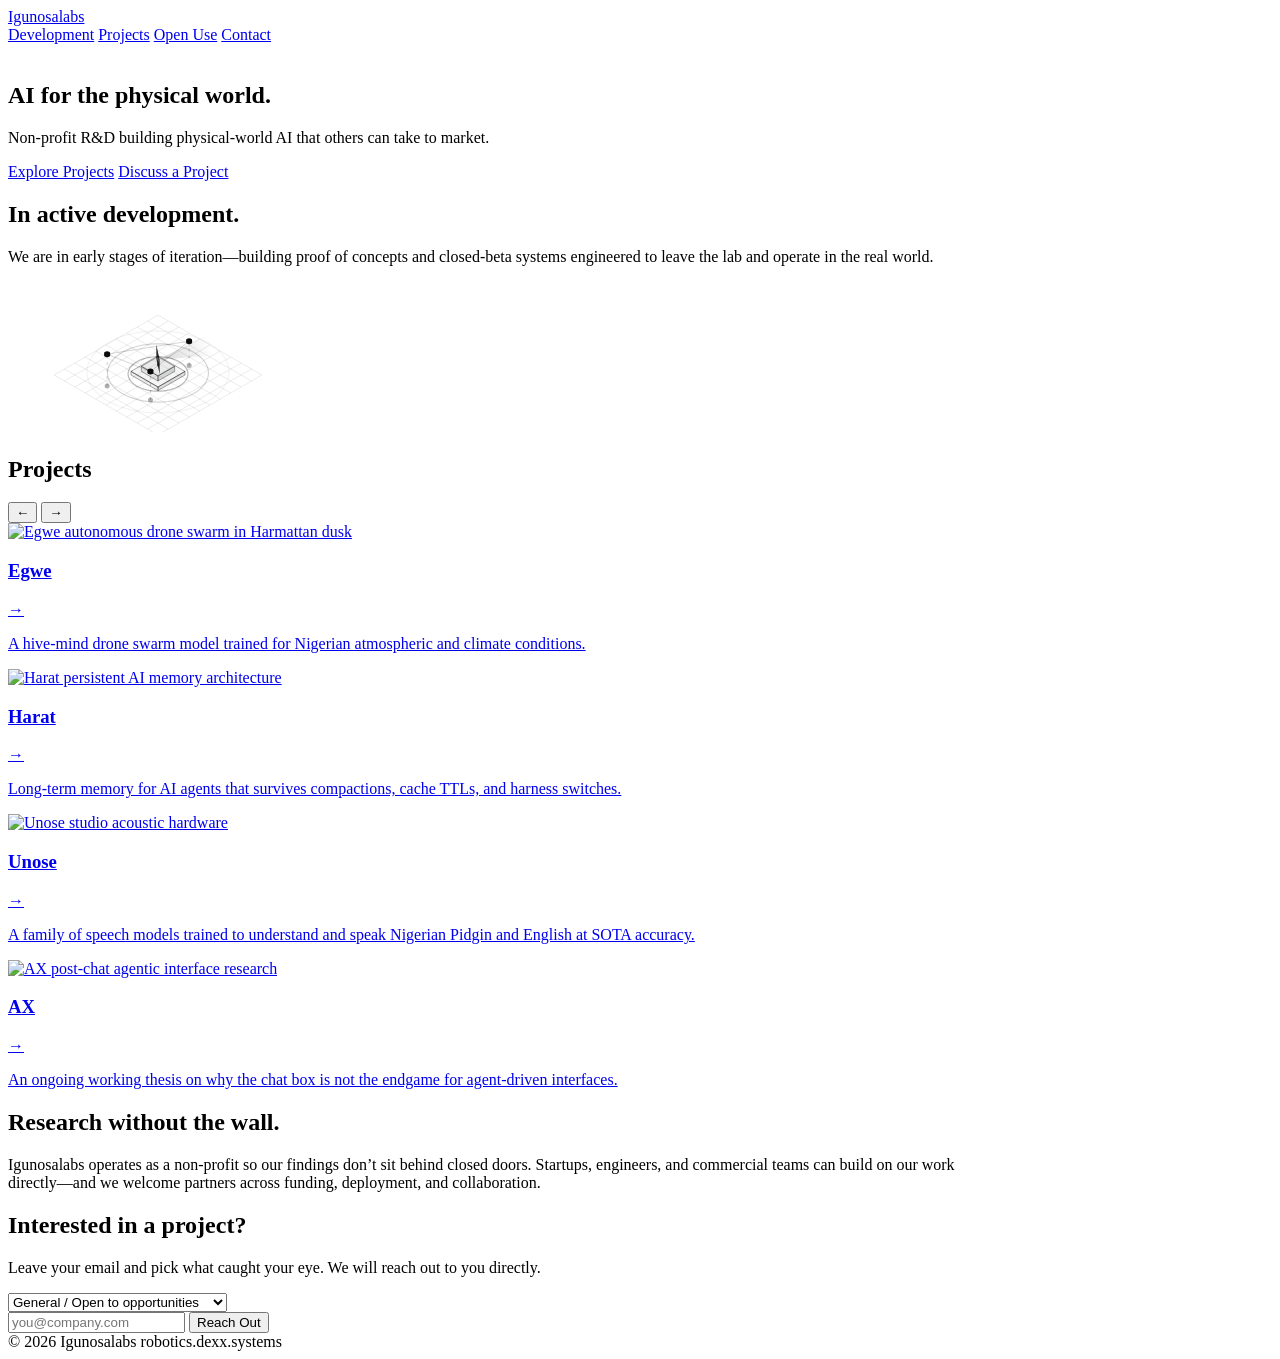
==== public/index.html @ 48b2cf73 "Rebuild site with full-bleed hero, isometric development stage, real projects (Egwe, Harat, Unose, A" ====
<!DOCTYPE html>
<html lang="en">
<head>
  <meta charset="UTF-8" />
  <meta name="viewport" content="width=device-width, initial-scale=1.0" />
  <title>Igunosalabs</title>
  <meta name="description" content="Igunosalabs is a non-profit R&D lab advancing AI in the physical world. Our findings are open for commercial use." />
  <link rel="preconnect" href="https://fonts.googleapis.com" />
  <link rel="preconnect" href="https://fonts.gstatic.com" crossorigin />
  <link href="https://fonts.googleapis.com/css2?family=Inter:wght@400;500;600&family=Plus+Jakarta+Sans:wght@500;600;700&display=swap" rel="stylesheet" />
  <link rel="stylesheet" href="/styles.css" />
</head>
<body>
  <header>
    <div class="container nav">
      <a href="/" class="brand">Igunosalabs</a>
      <nav class="nav-links" aria-label="Primary">
        <a href="#development">Development</a>
        <a href="#projects">Projects</a>
        <a href="#open">Open Use</a>
        <a href="#contact">Contact</a>
      </nav>
    </div>
  </header>

  <main>
    <!-- 1. Full-bleed Hero (no isometric visual here) -->
    <section class="hero">
      <div class="hero-media" aria-hidden="true">
        <img src="/assets/hero-bg.jpg" alt="" />
      </div>
      <div class="hero-scrim" aria-hidden="true"></div>
      <div class="container hero-inner">
        <h1>AI for the physical world.</h1>
        <p>
          Non-profit R&amp;D building physical-world AI that others can take to market.
        </p>
        <div class="hero-actions">
          <a href="#projects" class="btn btn-white">Explore Projects</a>
          <a href="#contact" class="btn btn-outline-light">Discuss a Project</a>
        </div>
      </div>
    </section>

    <!-- 2. Where We Are + Isometric 3D Code Animation -->
    <section id="development" class="section-light">
      <div class="container split-stage">
        <div>
          <h2 class="display-h2">In active development.</h2>
          <p class="lead-copy">
            We are in early stages of iteration—building proof of concepts and closed-beta systems engineered to leave the lab and operate in the real world.
          </p>
        </div>

        <div class="iso-stage" aria-label="Isometric autonomous swarm schematic animation">
          <canvas id="iso-canvas"></canvas>
        </div>
      </div>
    </section>

    <!-- 3. Swipeable Project Cards -->
    <section id="projects" class="section-dark">
      <div class="container">
        <div class="cards-header">
          <h2>Projects</h2>
          <div class="carousel-controls">
            <button class="icon-btn" id="prev-card" aria-label="Previous project">&larr;</button>
            <button class="icon-btn" id="next-card" aria-label="Next project">&rarr;</button>
          </div>
        </div>
      </div>

      <div class="cards-track" id="cards-track">
        <a href="/projects/egwe" class="project-card">
          <img src="/assets/project-egwe.jpg" alt="Egwe autonomous drone swarm in Harmattan dusk" loading="lazy" />
          <div class="card-content">
            <div class="card-top-row">
              <h3>Egwe</h3>
              <span class="card-arrow">&rarr;</span>
            </div>
            <p>A hive-mind drone swarm model trained for Nigerian atmospheric and climate conditions.</p>
          </div>
        </a>

        <a href="/projects/harat" class="project-card">
          <img src="/assets/project-harat.jpg" alt="Harat persistent AI memory architecture" loading="lazy" />
          <div class="card-content">
            <div class="card-top-row">
              <h3>Harat</h3>
              <span class="card-arrow">&rarr;</span>
            </div>
            <p>Long-term memory for AI agents that survives compactions, cache TTLs, and harness switches.</p>
          </div>
        </a>

        <a href="/projects/unose" class="project-card">
          <img src="/assets/project-unose.jpg" alt="Unose studio acoustic hardware" loading="lazy" />
          <div class="card-content">
            <div class="card-top-row">
              <h3>Unose</h3>
              <span class="card-arrow">&rarr;</span>
            </div>
            <p>A family of speech models trained to understand and speak Nigerian Pidgin and English at SOTA accuracy.</p>
          </div>
        </a>

        <a href="/projects/ax" class="project-card">
          <img src="/assets/project-ax.jpg" alt="AX post-chat agentic interface research" loading="lazy" />
          <div class="card-content">
            <div class="card-top-row">
              <h3>AX</h3>
              <span class="card-arrow">&rarr;</span>
            </div>
            <p>An ongoing working thesis on why the chat box is not the endgame for agent-driven interfaces.</p>
          </div>
        </a>
      </div>
    </section>

    <!-- 4. What We Stand For -->
    <section id="open" class="section-light">
      <div class="container">
        <div style="max-width: 960px;">
          <h2 class="display-h2">Research without the wall.</h2>
          <p class="lead-copy">
            Igunosalabs operates as a non-profit so our findings don’t sit behind closed doors. Startups, engineers, and commercial teams can build on our work directly—and we welcome partners across funding, deployment, and collaboration.
          </p>
        </div>
      </div>
    </section>

    <!-- 5. Closing CTA + Email Capture -->
    <section id="contact" class="closing">
      <div class="container closing-inner">
        <h2 class="display-h2">Interested in a project?</h2>
        <p class="lead-copy">
          Leave your email and pick what caught your eye. We will reach out to you directly.
        </p>

        <form id="contact-form" class="contact-form" novalidate>
          <select name="project" class="select-field" aria-label="Project of interest">
            <option value="General">General / Open to opportunities</option>
            <option value="Egwe">Egwe — Drone Swarm</option>
            <option value="Harat">Harat — Agent Memory</option>
            <option value="Unose">Unose — Speech Models</option>
            <option value="AX">AX — Agentic Experience Thesis</option>
          </select>

          <div class="form-row">
            <input
              type="email"
              name="email"
              class="input-field"
              placeholder="you@company.com"
              required
              autocomplete="email"
            />
            <button type="submit" class="btn btn-white">Reach Out</button>
          </div>

          <div id="form-status" class="form-status" role="status" aria-live="polite"></div>
        </form>
      </div>

      <div class="container">
        <footer>
          <span>&copy; 2026 Igunosalabs</span>
          <span>robotics.dexx.systems</span>
        </footer>
      </div>
    </section>
  </main>

  <script src="/contact.js"></script>
  <script>
    // Swipeable cards carousel controls & drag-to-scroll
    const track = document.getElementById('cards-track');
    const prevBtn = document.getElementById('prev-card');
    const nextBtn = document.getElementById('next-card');

    function scrollByCard(dir) {
      const card = track.querySelector('.project-card');
      const step = card ? card.offsetWidth + 24 : 420;
      track.scrollBy({ left: dir * step, behavior: 'smooth' });
    }

    prevBtn.addEventListener('click', () => scrollByCard(-1));
    nextBtn.addEventListener('click', () => scrollByCard(1));

    let isDown = false;
    let dragged = false;
    let startX = 0;
    let scrollLeft = 0;

    track.addEventListener('mousedown', (e) => {
      isDown = true;
      dragged = false;
      startX = e.pageX - track.offsetLeft;
      scrollLeft = track.scrollLeft;
    });
    window.addEventListener('mouseup', () => { isDown = false; });
    track.addEventListener('mousemove', (e) => {
      if (!isDown) return;
      const x = e.pageX - track.offsetLeft;
      if (Math.abs(x - startX) > 6) dragged = true;
      if (!dragged) return;
      e.preventDefault();
      track.scrollLeft = scrollLeft - (x - startX) * 1.4;
    });
    track.querySelectorAll('a').forEach((link) => {
      link.addEventListener('click', (e) => {
        if (dragged) e.preventDefault();
      });
    });

    // Lightweight Epirus-style Isometric 3D Looping Schematic (ink-on-paper palette)
    const canvas = document.getElementById('iso-canvas');
    const ctx = canvas.getContext('2d');
    let W = 0;
    let H = 0;
    const dpr = Math.min(window.devicePixelRatio || 1, 2);

    function resize() {
      W = canvas.clientWidth;
      H = canvas.clientHeight;
      canvas.width = Math.floor(W * dpr);
      canvas.height = Math.floor(H * dpr);
      ctx.setTransform(dpr, 0, 0, dpr, 0, 0);
    }

    window.addEventListener('resize', resize);
    resize();

    function project(x, y, z, scale, cx, cy) {
      const cos30 = 0.8660254;
      const sin30 = 0.5;
      return [
        cx + (x - y) * cos30 * scale,
        cy + (x + y) * sin30 * scale - z * scale,
      ];
    }

    function drawBox(x, y, z, dx, dy, dz, scale, cx, cy) {
      const p000 = project(x, y, z, scale, cx, cy);
      const p100 = project(x + dx, y, z, scale, cx, cy);
      const p110 = project(x + dx, y + dy, z, scale, cx, cy);
      const p010 = project(x, y + dy, z, scale, cx, cy);
      const p001 = project(x, y, z + dz, scale, cx, cy);
      const p101 = project(x + dx, y, z + dz, scale, cx, cy);
      const p111 = project(x + dx, y + dy, z + dz, scale, cx, cy);
      const p011 = project(x, y + dy, z + dz, scale, cx, cy);

      ctx.strokeStyle = 'rgba(10, 11, 13, 0.35)';
      ctx.lineWidth = 1;

      ctx.beginPath();
      ctx.moveTo(...p010); ctx.lineTo(...p110); ctx.lineTo(...p111); ctx.lineTo(...p011);
      ctx.closePath();
      ctx.fillStyle = 'rgba(10, 11, 13, 0.08)';
      ctx.fill();
      ctx.stroke();

      ctx.beginPath();
      ctx.moveTo(...p100); ctx.lineTo(...p110); ctx.lineTo(...p111); ctx.lineTo(...p101);
      ctx.closePath();
      ctx.fillStyle = 'rgba(10, 11, 13, 0.14)';
      ctx.fill();
      ctx.stroke();

      ctx.beginPath();
      ctx.moveTo(...p001); ctx.lineTo(...p101); ctx.lineTo(...p111); ctx.lineTo(...p011);
      ctx.closePath();
      ctx.fillStyle = 'rgba(10, 11, 13, 0.04)';
      ctx.fill();
      ctx.stroke();
    }

    function drawRing(radius, z, scale, cx, cy, color, lineWidth = 1) {
      const segs = 64;
      ctx.beginPath();
      for (let i = 0; i <= segs; i++) {
        const a = (i / segs) * Math.PI * 2;
        const [sx, sy] = project(Math.cos(a) * radius, Math.sin(a) * radius, z, scale, cx, cy);
        if (i === 0) ctx.moveTo(sx, sy);
        else ctx.lineTo(sx, sy);
      }
      ctx.strokeStyle = color;
      ctx.lineWidth = lineWidth;
      ctx.stroke();
    }

    function render(ms) {
      const t = ms * 0.001;
      ctx.clearRect(0, 0, W, H);

      const scale = Math.min(W, H) * 0.08;
      const cx = W * 0.5;
      const cy = H * 0.62;

      // Ground grid
      const gridHalf = 5;
      ctx.lineWidth = 1;
      ctx.strokeStyle = 'rgba(10, 11, 13, 0.08)';
      ctx.beginPath();
      for (let i = -gridHalf; i <= gridHalf; i++) {
        const a1 = project(i, -gridHalf, 0, scale, cx, cy);
        const a2 = project(i, gridHalf, 0, scale, cx, cy);
        ctx.moveTo(a1[0], a1[1]); ctx.lineTo(a2[0], a2[1]);
        const b1 = project(-gridHalf, i, 0, scale, cx, cy);
        const b2 = project(gridHalf, i, 0, scale, cx, cy);
        ctx.moveTo(b1[0], b1[1]); ctx.lineTo(b2[0], b2[1]);
      }
      ctx.stroke();

      // Expanding pulse rings
      for (let k = 0; k < 3; k++) {
        const phase = (t * 0.42 + k / 3) % 1;
        const r = 1.2 + phase * 4.2;
        const alpha = (1 - phase) * 0.36;
        drawRing(r, 0.04 + phase * 0.25, scale, cx, cy, `rgba(10, 11, 13, ${alpha.toFixed(3)})`, 1.2);
      }

      // Central isometric platform
      drawBox(-1.3, -1.3, 0, 2.6, 2.6, 0.3, scale, cx, cy);
      drawBox(-0.8, -0.8, 0.3, 1.6, 1.6, 0.42, scale, cx, cy);

      // Rotating top emitter/sensor plane
      const yaw = t * 0.52;
      const cz = 1.3;
      const corners = [
        [-0.55, 0, -0.35],
        [ 0.55, 0, -0.35],
        [ 0.55, 0,  0.35],
        [-0.55, 0,  0.35],
      ].map(([lx, ly, lz]) => {
        const rx = lx * Math.cos(yaw) - ly * Math.sin(yaw);
        const ry = lx * Math.sin(yaw) + ly * Math.cos(yaw);
        return project(rx, ry, cz + lz, scale, cx, cy);
      });

      const stemB = project(0, 0, 0.72, scale, cx, cy);
      const stemT = project(0, 0, cz - 0.35, scale, cx, cy);
      ctx.beginPath();
      ctx.moveTo(stemB[0], stemB[1]);
      ctx.lineTo(stemT[0], stemT[1]);
      ctx.strokeStyle = 'rgba(10, 11, 13, 0.6)';
      ctx.lineWidth = 2;
      ctx.stroke();

      ctx.beginPath();
      ctx.moveTo(...corners[0]);
      corners.slice(1).forEach((p) => ctx.lineTo(...p));
      ctx.closePath();
      ctx.fillStyle = 'rgba(10, 11, 13, 0.12)';
      ctx.fill();
      ctx.strokeStyle = 'rgba(10, 11, 13, 0.85)';
      ctx.lineWidth = 1.3;
      ctx.stroke();

      // Sweeping beam cone
      const beamLen = 3.8;
      const spread = 0.34;
      const origin = project(0, 0, cz, scale, cx, cy);
      const bL = project(Math.sin(yaw - spread) * beamLen, -Math.cos(yaw - spread) * beamLen, cz + 0.85, scale, cx, cy);
      const bR = project(Math.sin(yaw + spread) * beamLen, -Math.cos(yaw + spread) * beamLen, cz + 0.85, scale, cx, cy);

      const grad = ctx.createLinearGradient(origin[0], origin[1], (bL[0] + bR[0]) * 0.5, (bL[1] + bR[1]) * 0.5);
      grad.addColorStop(0, 'rgba(10, 11, 13, 0.16)');
      grad.addColorStop(1, 'rgba(10, 11, 13, 0)');
      ctx.beginPath();
      ctx.moveTo(origin[0], origin[1]);
      ctx.lineTo(bL[0], bL[1]);
      ctx.lineTo(bR[0], bR[1]);
      ctx.closePath();
      ctx.fillStyle = grad;
      ctx.fill();

      // Orbiting swarm nodes + inter-node hive links
      const drones = [
        { r: 3.0, speed: 0.44, offset: 0.4, z: 2.35 },
        { r: 3.7, speed: -0.32, offset: 2.4, z: 2.8 },
        { r: 2.4, speed: 0.56, offset: 4.3, z: 1.95 },
      ].map((d) => {
        const ang = t * d.speed + d.offset;
        const dx = Math.cos(ang) * d.r;
        const dy = Math.sin(ang) * d.r;
        const dz = d.z + Math.sin(t * 2 + d.offset) * 0.14;
        return { dx, dy, dz, g: project(dx, dy, 0, scale, cx, cy), a: project(dx, dy, dz, scale, cx, cy) };
      });

      // Subtle hive mesh links between drones
      ctx.beginPath();
      for (let i = 0; i < drones.length; i++) {
        const next = drones[(i + 1) % drones.length];
        ctx.moveTo(drones[i].a[0], drones[i].a[1]);
        ctx.lineTo(next.a[0], next.a[1]);
      }
      ctx.strokeStyle = 'rgba(10, 11, 13, 0.16)';
      ctx.lineWidth = 1;
      ctx.stroke();

      drones.forEach((d) => {
        ctx.beginPath();
        ctx.setLineDash([3, 4]);
        ctx.moveTo(d.g[0], d.g[1]);
        ctx.lineTo(d.a[0], d.a[1]);
        ctx.strokeStyle = 'rgba(10, 11, 13, 0.2)';
        ctx.lineWidth = 1;
        ctx.stroke();
        ctx.setLineDash([]);

        ctx.beginPath();
        ctx.arc(d.g[0], d.g[1], 2.5, 0, Math.PI * 2);
        ctx.fillStyle = 'rgba(10, 11, 13, 0.32)';
        ctx.fill();

        const arm = 0.26;
        const p1 = project(d.dx - arm, d.dy, d.dz, scale, cx, cy);
        const p2 = project(d.dx + arm, d.dy, d.dz, scale, cx, cy);
        const p3 = project(d.dx, d.dy - arm, d.dz, scale, cx, cy);
        const p4 = project(d.dx, d.dy + arm, d.dz, scale, cx, cy);

        ctx.beginPath();
        ctx.moveTo(p1[0], p1[1]); ctx.lineTo(p2[0], p2[1]);
        ctx.moveTo(p3[0], p3[1]); ctx.lineTo(p4[0], p4[1]);
        ctx.strokeStyle = 'rgba(10, 11, 13, 0.9)';
        ctx.lineWidth = 1.6;
        ctx.stroke();

        ctx.beginPath();
        ctx.arc(d.a[0], d.a[1], 3, 0, Math.PI * 2);
        ctx.fillStyle = '#0a0b0d';
        ctx.fill();
      });

      requestAnimationFrame(render);
    }

    requestAnimationFrame(render);
  </script>
</body>
</html>
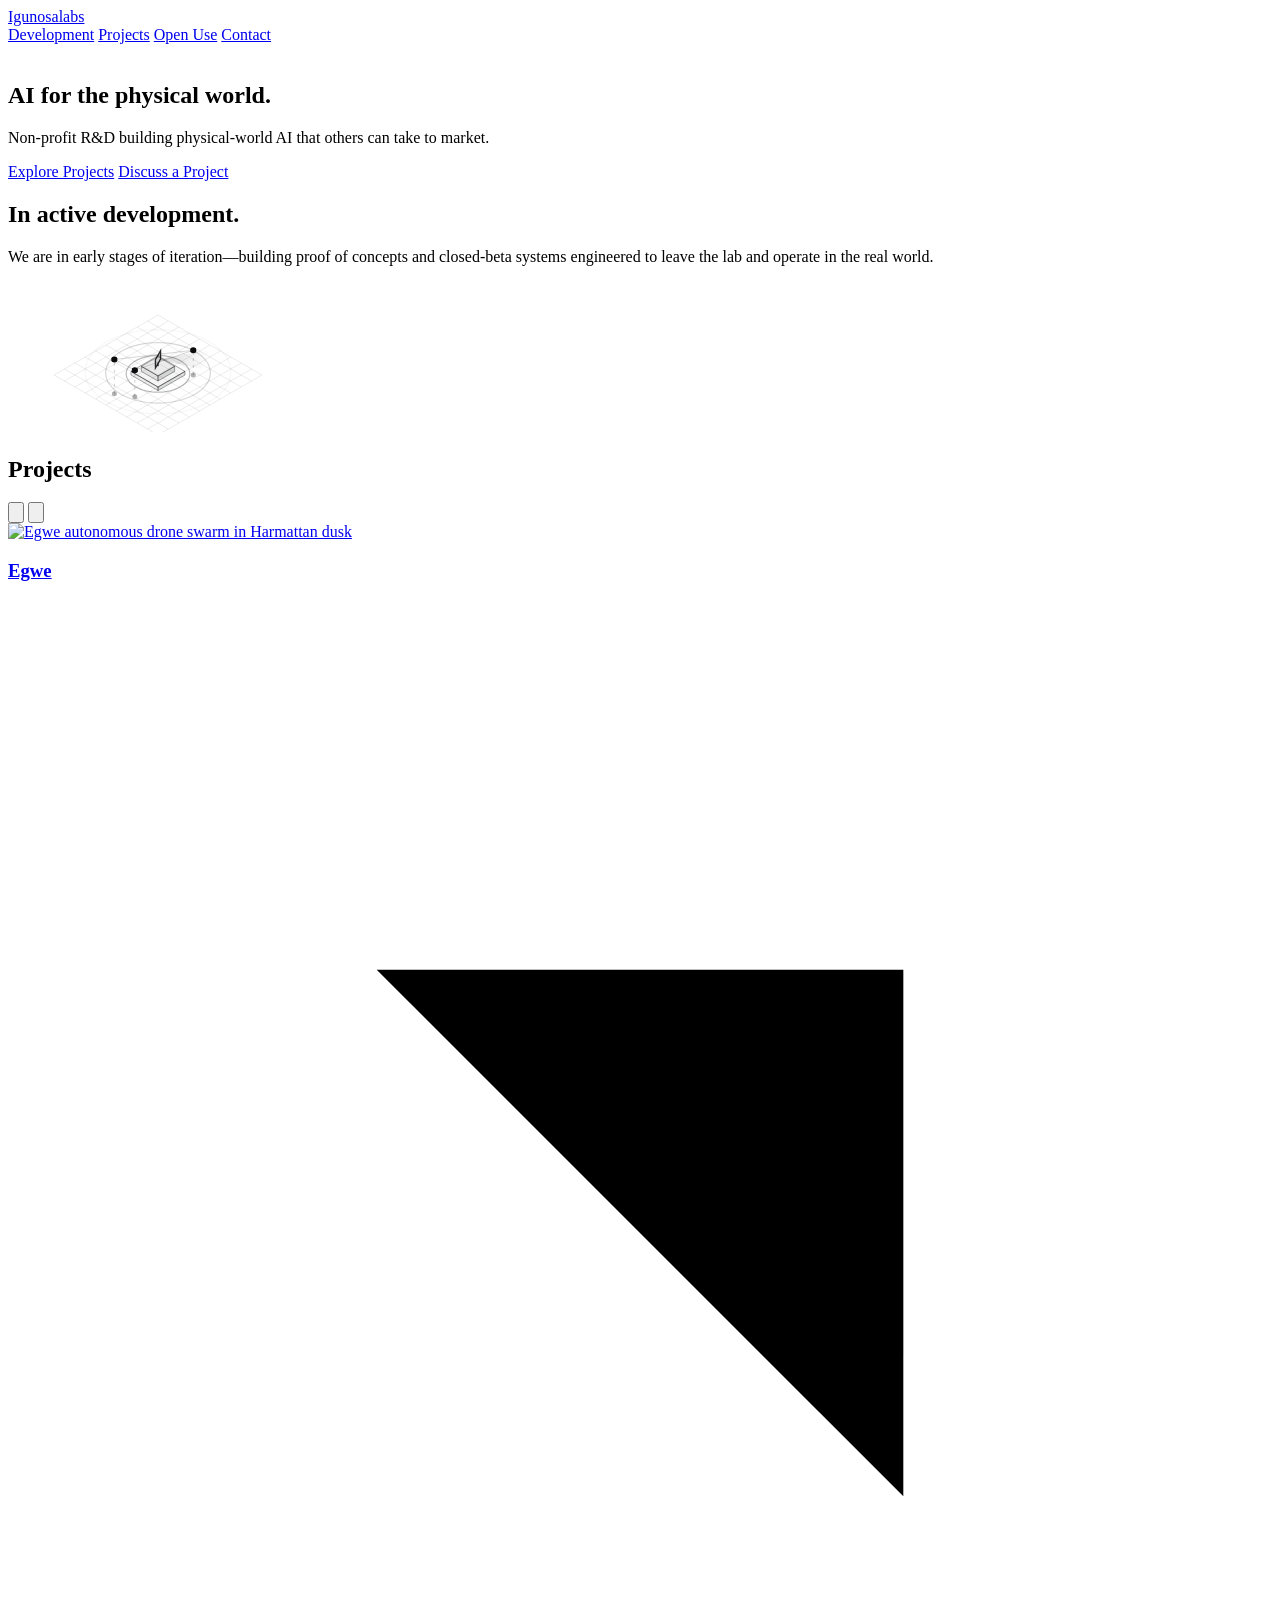
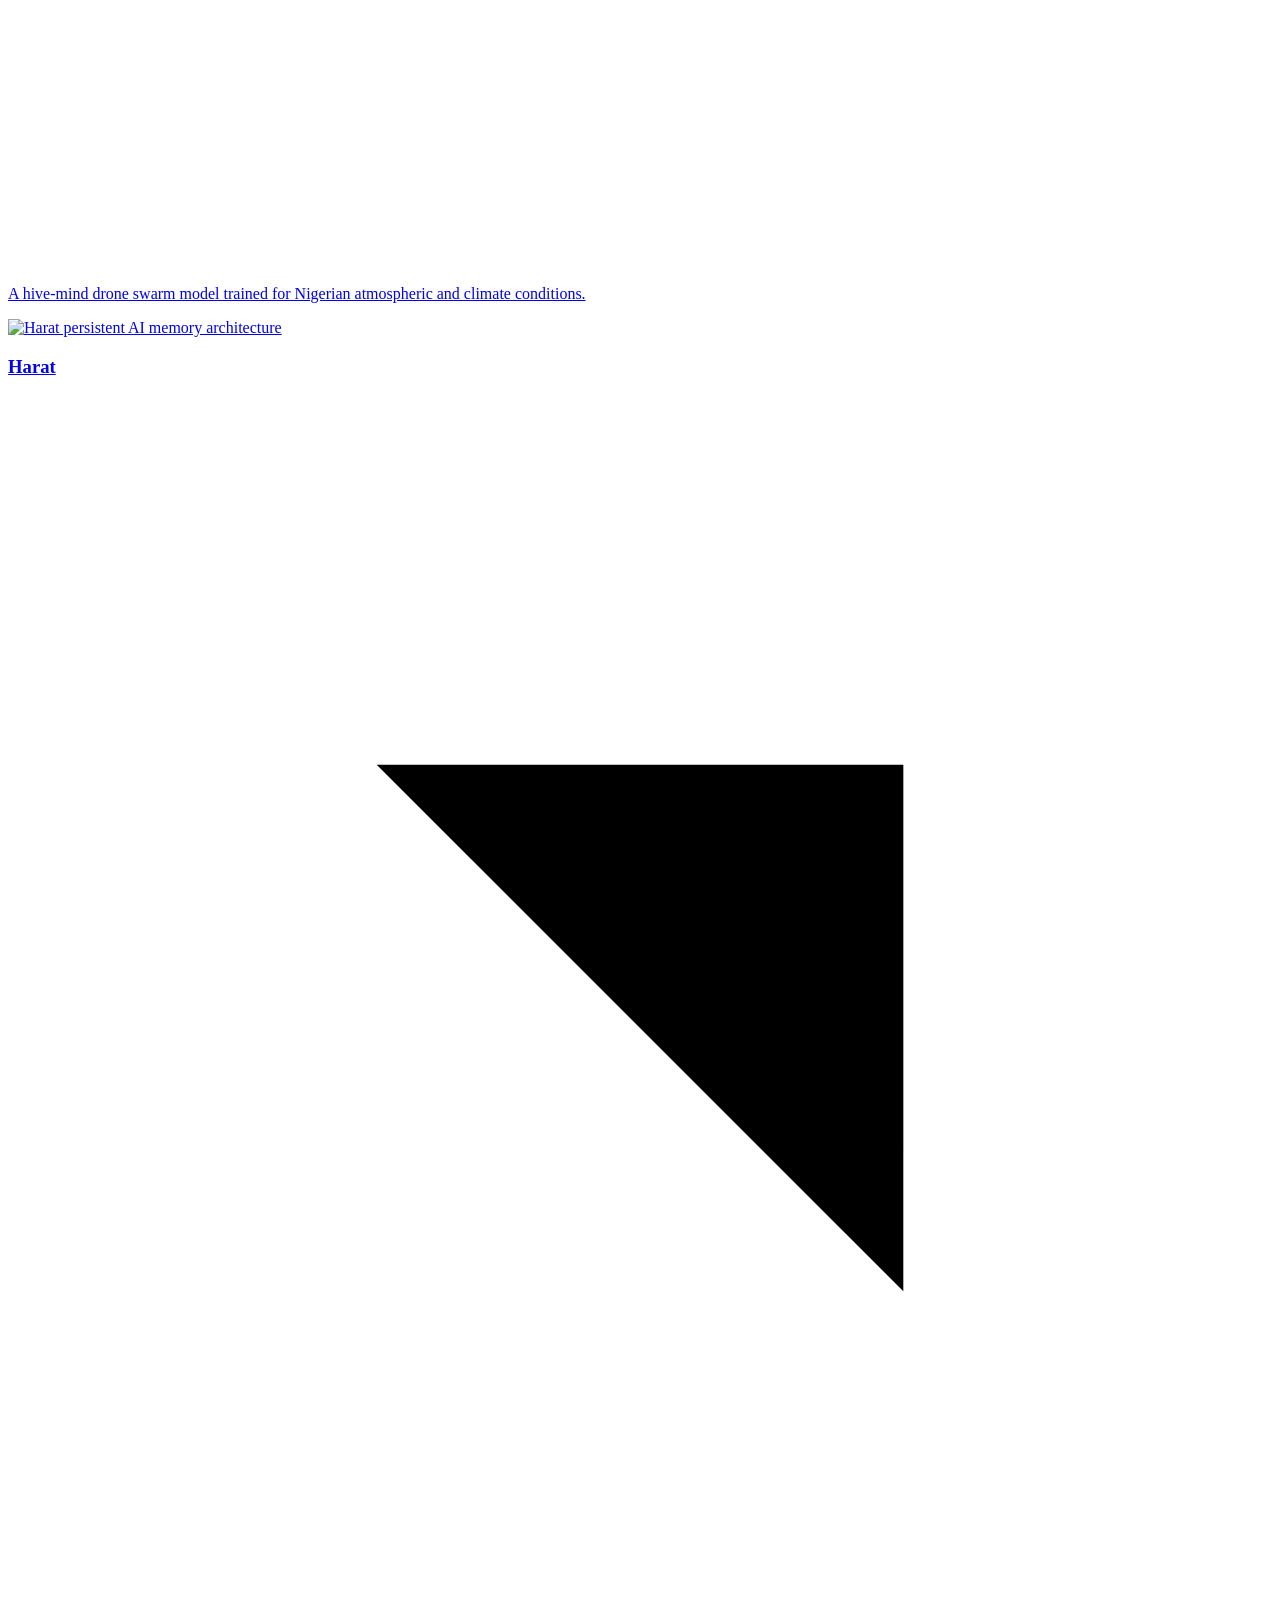
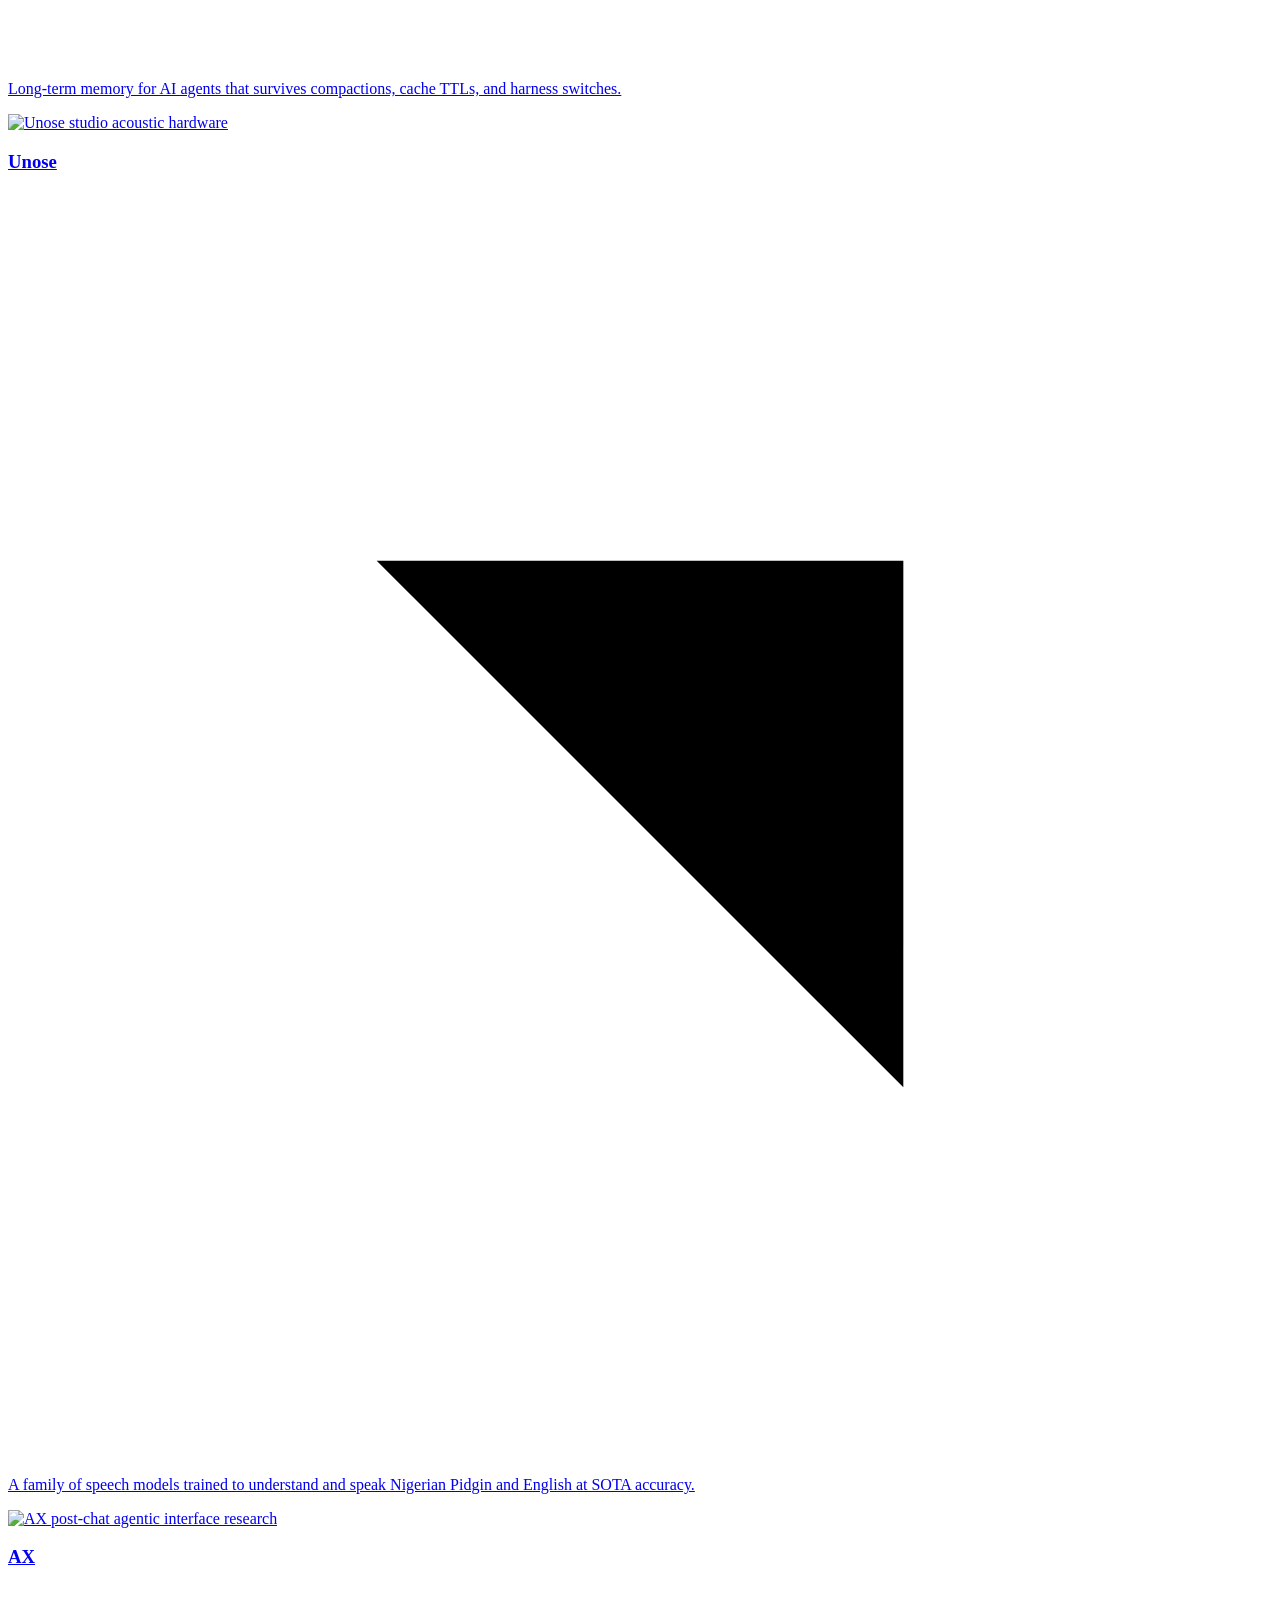
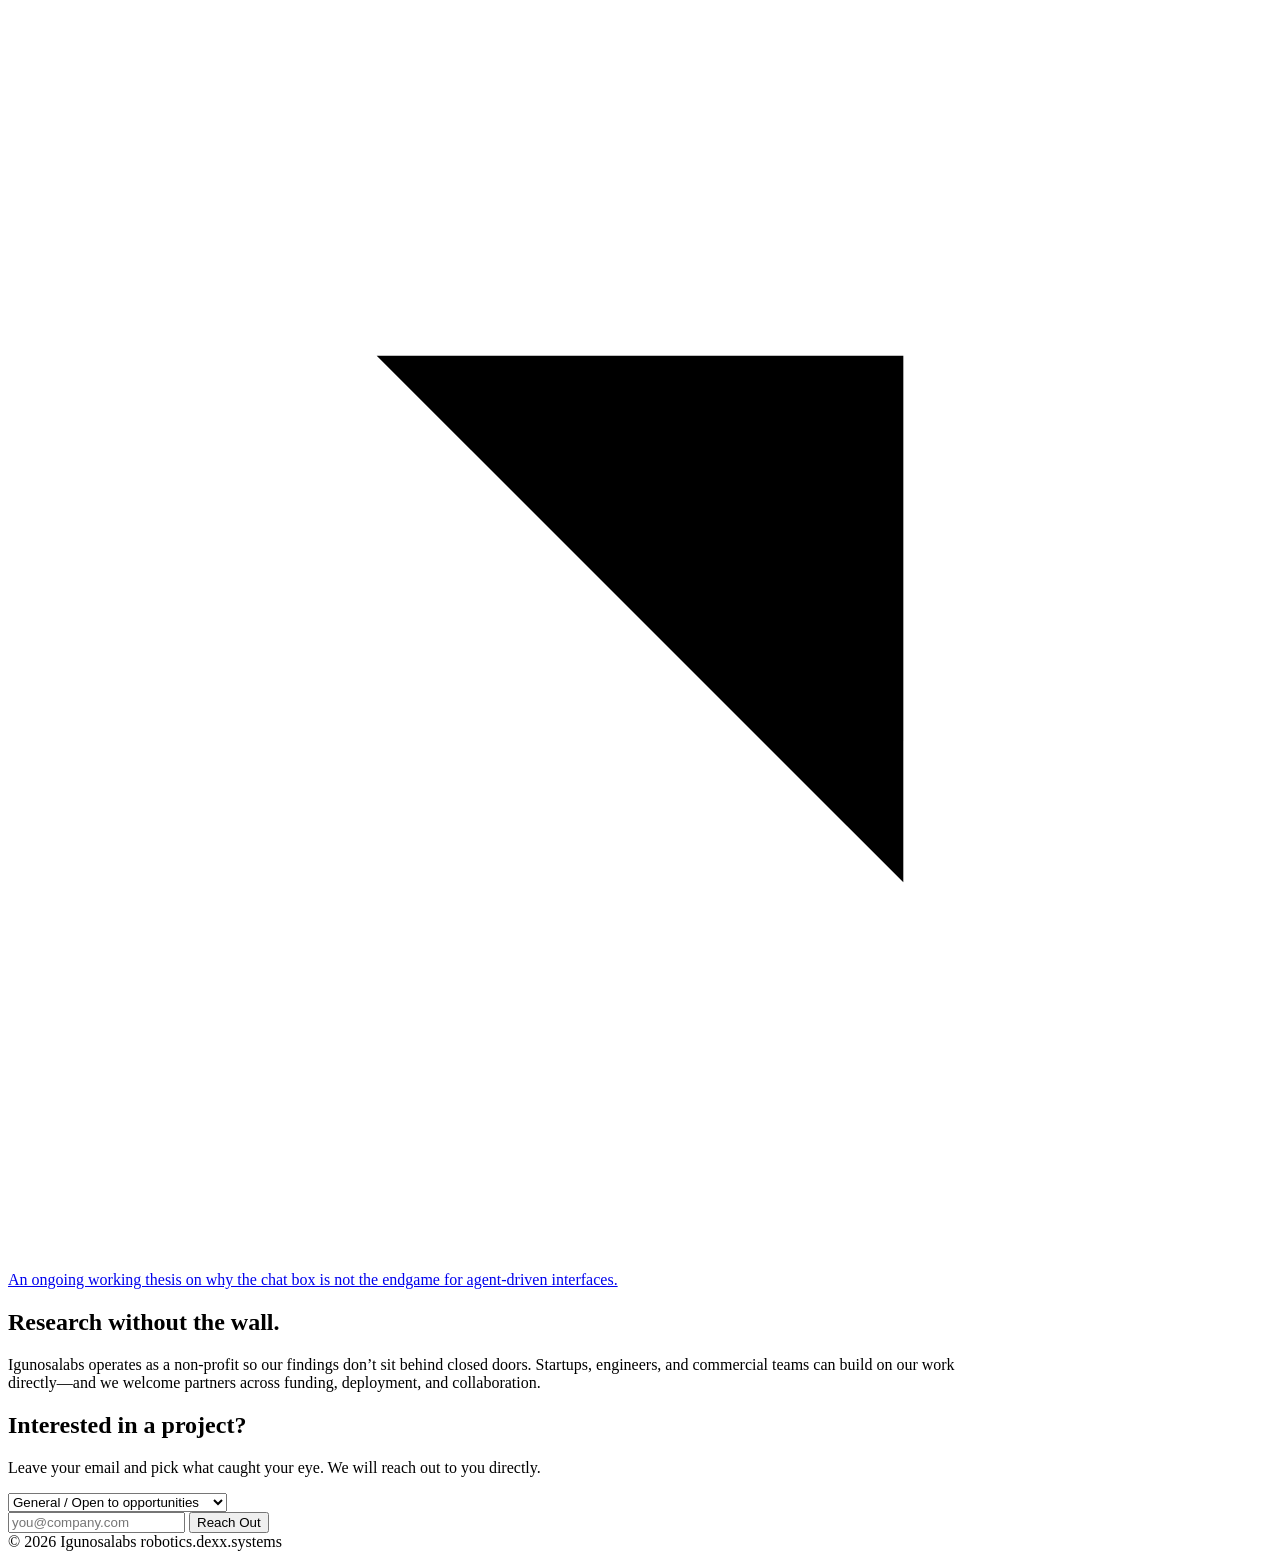
==== commit 4219d19a: "Replace all Unicode/entity arrows with crisp SVG icons" ====
--- a/public/index.html
+++ b/public/index.html
@@ -64,8 +64,12 @@
         <div class="cards-header">
           <h2>Projects</h2>
           <div class="carousel-controls">
-            <button class="icon-btn" id="prev-card" aria-label="Previous project">&larr;</button>
-            <button class="icon-btn" id="next-card" aria-label="Next project">&rarr;</button>
+            <button class="icon-btn" id="prev-card" aria-label="Previous project">
+              <svg class="icon-svg" viewBox="0 0 24 24" aria-hidden="true"><path d="M19 12H5"/><path d="m12 19-7-7 7-7"/></svg>
+            </button>
+            <button class="icon-btn" id="next-card" aria-label="Next project">
+              <svg class="icon-svg" viewBox="0 0 24 24" aria-hidden="true"><path d="M5 12h14"/><path d="m12 5 7 7-7 7"/></svg>
+            </button>
           </div>
         </div>
       </div>
@@ -76,7 +80,7 @@
           <div class="card-content">
             <div class="card-top-row">
               <h3>Egwe</h3>
-              <span class="card-arrow">&rarr;</span>
+              <span class="card-arrow"><svg class="icon-svg" viewBox="0 0 24 24" aria-hidden="true"><path d="M7 17 17 7"/><path d="M7 7h10v10"/></svg></span>
             </div>
             <p>A hive-mind drone swarm model trained for Nigerian atmospheric and climate conditions.</p>
           </div>
@@ -87,7 +91,7 @@
           <div class="card-content">
             <div class="card-top-row">
               <h3>Harat</h3>
-              <span class="card-arrow">&rarr;</span>
+              <span class="card-arrow"><svg class="icon-svg" viewBox="0 0 24 24" aria-hidden="true"><path d="M7 17 17 7"/><path d="M7 7h10v10"/></svg></span>
             </div>
             <p>Long-term memory for AI agents that survives compactions, cache TTLs, and harness switches.</p>
           </div>
@@ -98,7 +102,7 @@
           <div class="card-content">
             <div class="card-top-row">
               <h3>Unose</h3>
-              <span class="card-arrow">&rarr;</span>
+              <span class="card-arrow"><svg class="icon-svg" viewBox="0 0 24 24" aria-hidden="true"><path d="M7 17 17 7"/><path d="M7 7h10v10"/></svg></span>
             </div>
             <p>A family of speech models trained to understand and speak Nigerian Pidgin and English at SOTA accuracy.</p>
           </div>
@@ -109,7 +113,7 @@
           <div class="card-content">
             <div class="card-top-row">
               <h3>AX</h3>
-              <span class="card-arrow">&rarr;</span>
+              <span class="card-arrow"><svg class="icon-svg" viewBox="0 0 24 24" aria-hidden="true"><path d="M7 17 17 7"/><path d="M7 7h10v10"/></svg></span>
             </div>
             <p>An ongoing working thesis on why the chat box is not the endgame for agent-driven interfaces.</p>
           </div>
